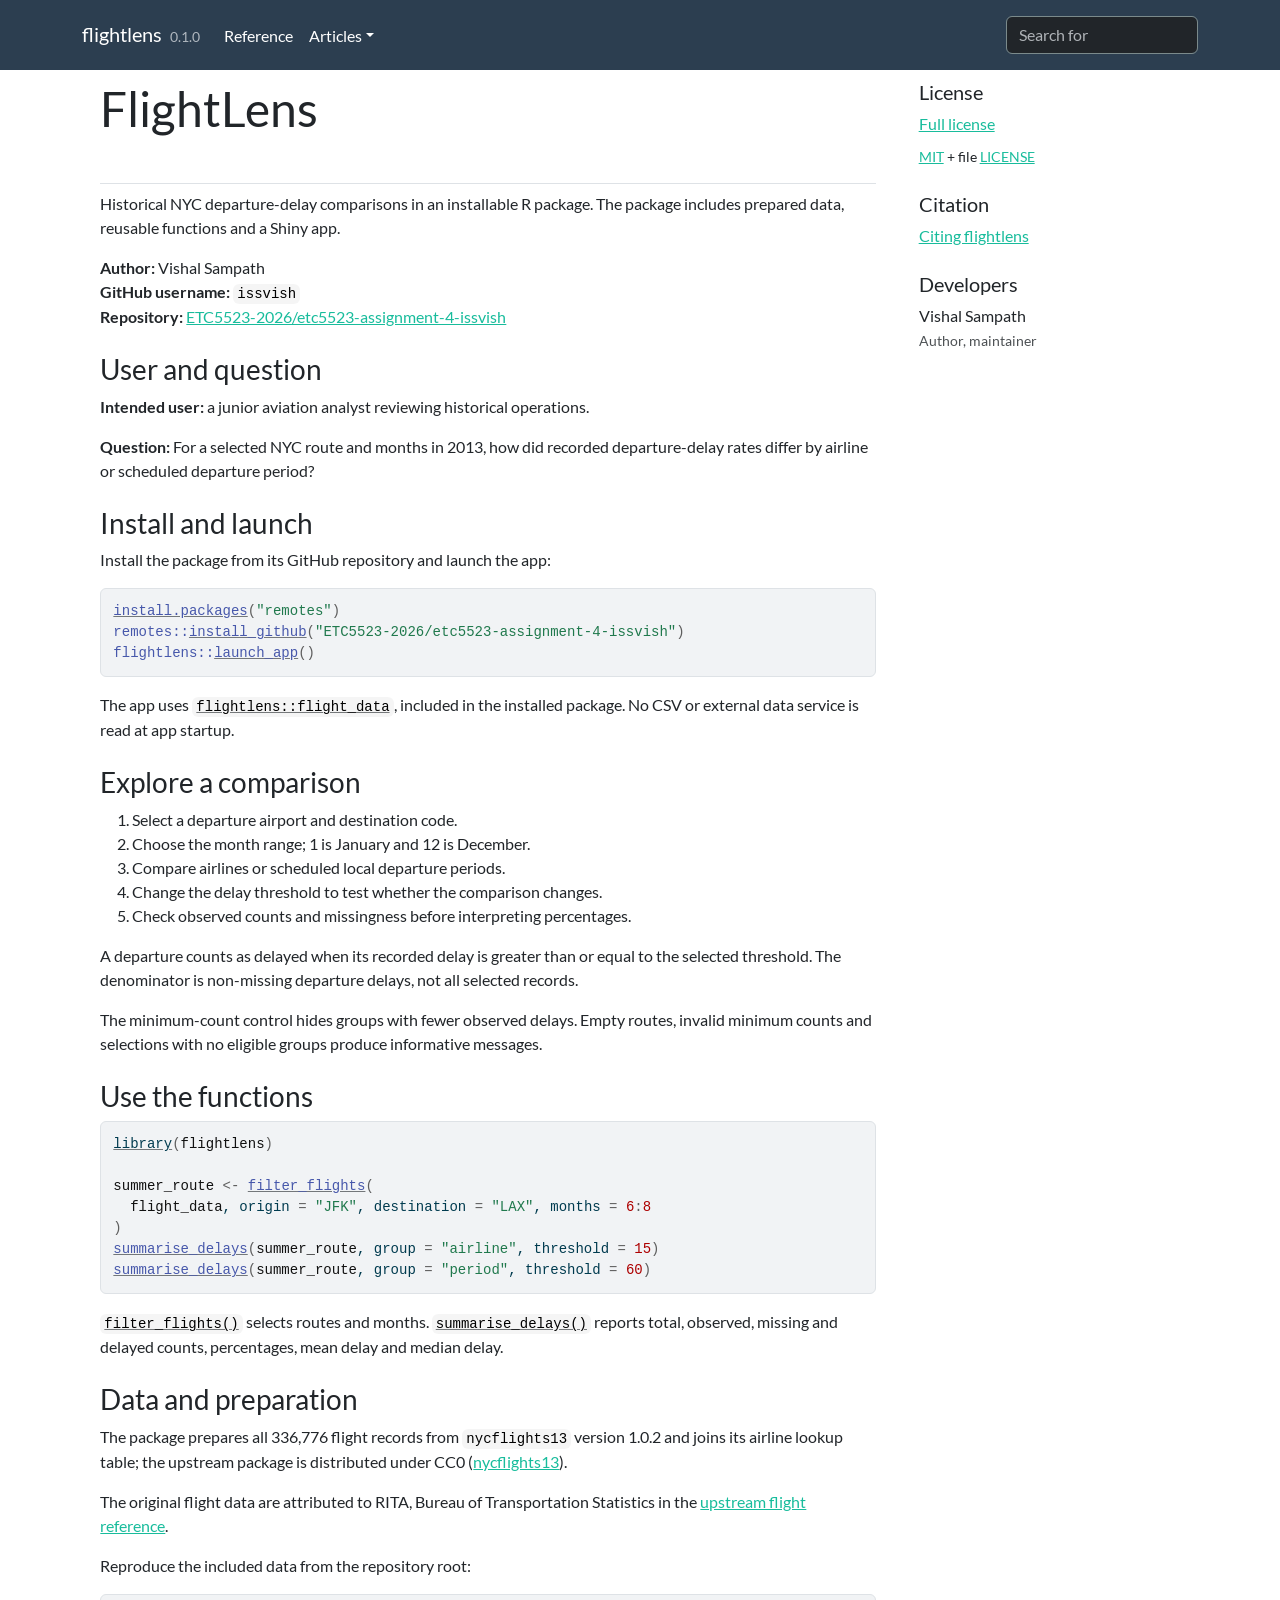
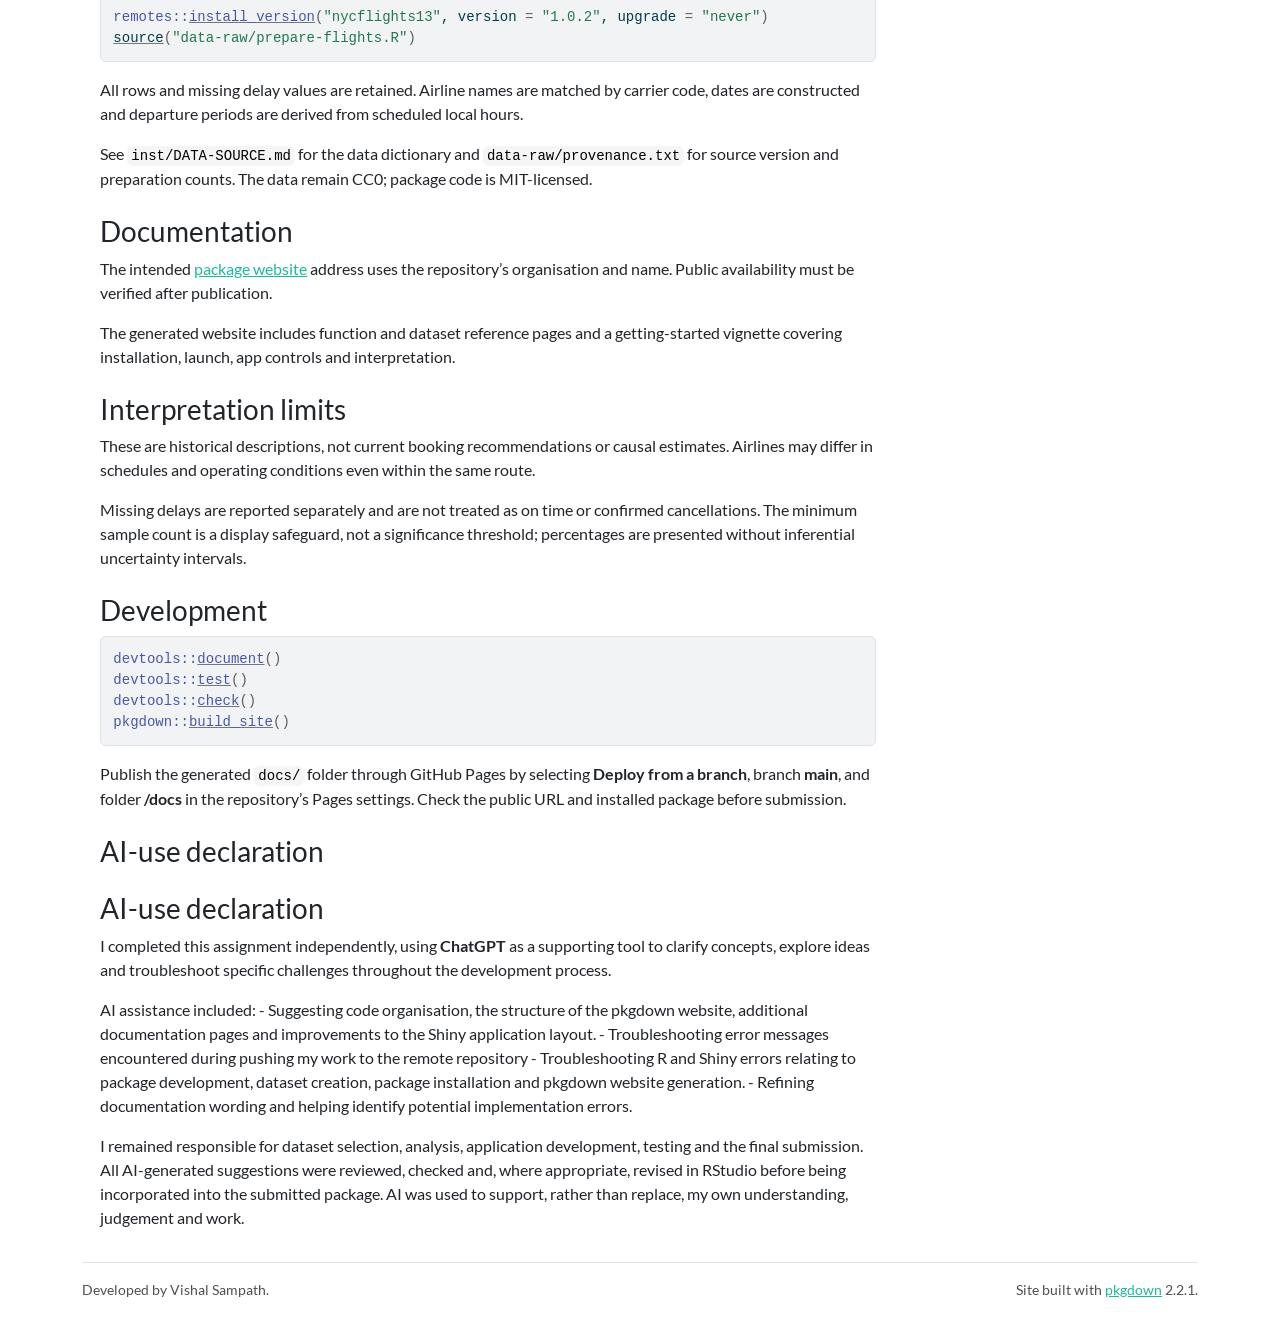
==== docs/index.html @ 4793259c "Build pkgdown homepage references and vignette site" ====
<!DOCTYPE html>
<!-- Generated by pkgdown: do not edit by hand --><html lang="en">
<head>
<meta http-equiv="Content-Type" content="text/html; charset=UTF-8">
<meta charset="utf-8">
<meta http-equiv="X-UA-Compatible" content="IE=edge">
<meta name="viewport" content="width=device-width, initial-scale=1, shrink-to-fit=no">
<title>Explore Historical Departure Delays from New York City • flightlens</title>
<script src="deps/jquery-3.6.0/jquery-3.6.0.min.js"></script><meta name="viewport" content="width=device-width, initial-scale=1, shrink-to-fit=no">
<link href="deps/bootstrap-5.3.8/bootstrap.min.css" rel="stylesheet">
<script src="deps/bootstrap-5.3.8/bootstrap.bundle.min.js"></script><link href="deps/font-awesome-6.5.2/css/all.min.css" rel="stylesheet">
<link href="deps/font-awesome-6.5.2/css/v4-shims.min.css" rel="stylesheet">
<script src="deps/headroom-0.11.0/headroom.min.js"></script><script src="deps/headroom-0.11.0/jQuery.headroom.min.js"></script><script src="deps/bootstrap-toc-1.0.1/bootstrap-toc.min.js"></script><script src="deps/clipboard.js-2.0.11/clipboard.min.js"></script><script src="deps/search-1.0.0/autocomplete.jquery.min.js"></script><script src="deps/search-1.0.0/fuse.min.js"></script><script src="deps/search-1.0.0/mark.min.js"></script><!-- pkgdown --><script src="pkgdown.js"></script><meta property="og:title" content="Explore Historical Departure Delays from New York City">
<meta name="description" content="Provides prepared New York City flight records from 2013, reusable route filtering and departure-delay summaries, and a Shiny application. Supports historical airline and departure-period comparisons with explicit measurement denominators, missing-data counts, and sample-size cautions.">
<meta property="og:description" content="Provides prepared New York City flight records from 2013, reusable route filtering and departure-delay summaries, and a Shiny application. Supports historical airline and departure-period comparisons with explicit measurement denominators, missing-data counts, and sample-size cautions.">
</head>
<body>
    <a href="#main" class="visually-hidden-focusable">Skip to contents</a>


    <nav class="navbar navbar-expand-lg fixed-top bg-primary" data-bs-theme="dark" aria-label="Site navigation"><div class="container">

    <a class="navbar-brand me-2" href="index.html">flightlens</a>

    <small class="nav-text text-muted me-auto" data-bs-toggle="tooltip" data-bs-placement="bottom" title="">0.1.0</small>


    <button class="navbar-toggler" type="button" data-bs-toggle="collapse" data-bs-target="#navbar" aria-controls="navbar" aria-expanded="false" aria-label="Toggle navigation">
      <span class="navbar-toggler-icon"></span>
    </button>

    <div id="navbar" class="collapse navbar-collapse ms-3">
      <ul class="navbar-nav me-auto">
<li class="nav-item"><a class="nav-link" href="reference/index.html">Reference</a></li>
<li class="nav-item dropdown">
  <button class="nav-link dropdown-toggle" type="button" id="dropdown-articles" data-bs-toggle="dropdown" aria-expanded="false" aria-haspopup="true">Articles</button>
  <ul class="dropdown-menu" aria-labelledby="dropdown-articles">
<li><a class="dropdown-item" href="articles/getting-started.html">Getting started with FlightLens</a></li>
  </ul>
</li>
      </ul>
<ul class="navbar-nav">
<li class="nav-item"><form class="form-inline" role="search">
 <input class="form-control" type="search" name="search-input" id="search-input" autocomplete="off" aria-label="Search site" placeholder="Search for" data-search-index="search.json">
</form></li>
      </ul>
</div>


  </div>
</nav><div class="container template-home">
<div class="row">
  <main id="main" class="col-md-9"><div class="section level1">
<div class="page-header"><h1 id="flightlens">FlightLens<a class="anchor" aria-label="anchor" href="#flightlens"></a>
</h1></div>
<p>Historical NYC departure-delay comparisons in an installable R package. The package includes prepared data, reusable functions and a Shiny app.</p>
<p><strong>Author:</strong> Vishal Sampath<br><strong>GitHub username:</strong> <code>issvish</code><br><strong>Repository:</strong> <a href="https://github.com/ETC5523-2026/etc5523-assignment-4-issvish" class="external-link">ETC5523-2026/etc5523-assignment-4-issvish</a></p>
<div class="section level2">
<h2 id="user-and-question">User and question<a class="anchor" aria-label="anchor" href="#user-and-question"></a>
</h2>
<p><strong>Intended user:</strong> a junior aviation analyst reviewing historical operations.</p>
<p><strong>Question:</strong> For a selected NYC route and months in 2013, how did recorded departure-delay rates differ by airline or scheduled departure period?</p>
</div>
<div class="section level2">
<h2 id="install-and-launch">Install and launch<a class="anchor" aria-label="anchor" href="#install-and-launch"></a>
</h2>
<p>Install the package from its GitHub repository and launch the app:</p>
<div class="sourceCode" id="cb1"><pre class="downlit sourceCode r">
<code class="sourceCode R"><span><span class="fu"><a href="https://rdrr.io/r/utils/install.packages.html" class="external-link">install.packages</a></span><span class="op">(</span><span class="st">"remotes"</span><span class="op">)</span></span>
<span><span class="fu">remotes</span><span class="fu">::</span><span class="fu"><a href="https://remotes.r-lib.org/reference/install_github.html" class="external-link">install_github</a></span><span class="op">(</span><span class="st">"ETC5523-2026/etc5523-assignment-4-issvish"</span><span class="op">)</span></span>
<span><span class="fu">flightlens</span><span class="fu">::</span><span class="fu"><a href="reference/launch_app.html">launch_app</a></span><span class="op">(</span><span class="op">)</span></span></code></pre></div>
<p>The app uses <code><a href="reference/flight_data.html">flightlens::flight_data</a></code>, included in the installed package. No CSV or external data service is read at app startup.</p>
</div>
<div class="section level2">
<h2 id="explore-a-comparison">Explore a comparison<a class="anchor" aria-label="anchor" href="#explore-a-comparison"></a>
</h2>
<ol style="list-style-type: decimal">
<li>Select a departure airport and destination code.</li>
<li>Choose the month range; 1 is January and 12 is December.</li>
<li>Compare airlines or scheduled local departure periods.</li>
<li>Change the delay threshold to test whether the comparison changes.</li>
<li>Check observed counts and missingness before interpreting percentages.</li>
</ol>
<p>A departure counts as delayed when its recorded delay is greater than or equal to the selected threshold. The denominator is non-missing departure delays, not all selected records.</p>
<p>The minimum-count control hides groups with fewer observed delays. Empty routes, invalid minimum counts and selections with no eligible groups produce informative messages.</p>
</div>
<div class="section level2">
<h2 id="use-the-functions">Use the functions<a class="anchor" aria-label="anchor" href="#use-the-functions"></a>
</h2>
<div class="sourceCode" id="cb2"><pre class="downlit sourceCode r">
<code class="sourceCode R"><span><span class="kw"><a href="https://rdrr.io/r/base/library.html" class="external-link">library</a></span><span class="op">(</span><span class="va">flightlens</span><span class="op">)</span></span>
<span></span>
<span><span class="va">summer_route</span> <span class="op">&lt;-</span> <span class="fu"><a href="reference/filter_flights.html">filter_flights</a></span><span class="op">(</span></span>
<span>  <span class="va">flight_data</span>, origin <span class="op">=</span> <span class="st">"JFK"</span>, destination <span class="op">=</span> <span class="st">"LAX"</span>, months <span class="op">=</span> <span class="fl">6</span><span class="op">:</span><span class="fl">8</span></span>
<span><span class="op">)</span></span>
<span><span class="fu"><a href="reference/summarise_delays.html">summarise_delays</a></span><span class="op">(</span><span class="va">summer_route</span>, group <span class="op">=</span> <span class="st">"airline"</span>, threshold <span class="op">=</span> <span class="fl">15</span><span class="op">)</span></span>
<span><span class="fu"><a href="reference/summarise_delays.html">summarise_delays</a></span><span class="op">(</span><span class="va">summer_route</span>, group <span class="op">=</span> <span class="st">"period"</span>, threshold <span class="op">=</span> <span class="fl">60</span><span class="op">)</span></span></code></pre></div>
<p><code><a href="reference/filter_flights.html">filter_flights()</a></code> selects routes and months. <code><a href="reference/summarise_delays.html">summarise_delays()</a></code> reports total, observed, missing and delayed counts, percentages, mean delay and median delay.</p>
</div>
<div class="section level2">
<h2 id="data-and-preparation">Data and preparation<a class="anchor" aria-label="anchor" href="#data-and-preparation"></a>
</h2>
<p>The package prepares all 336,776 flight records from <code>nycflights13</code> version 1.0.2 and joins its airline lookup table; the upstream package is distributed under CC0 (<a href="https://nycflights13.tidyverse.org/" class="external-link">nycflights13</a>).</p>
<p>The original flight data are attributed to RITA, Bureau of Transportation Statistics in the <a href="https://nycflights13.tidyverse.org/reference/flights.html" class="external-link">upstream flight reference</a>.</p>
<p>Reproduce the included data from the repository root:</p>
<div class="sourceCode" id="cb3"><pre class="downlit sourceCode r">
<code class="sourceCode R"><span><span class="fu">remotes</span><span class="fu">::</span><span class="fu"><a href="https://remotes.r-lib.org/reference/install_version.html" class="external-link">install_version</a></span><span class="op">(</span><span class="st">"nycflights13"</span>, version <span class="op">=</span> <span class="st">"1.0.2"</span>, upgrade <span class="op">=</span> <span class="st">"never"</span><span class="op">)</span></span>
<span><span class="kw"><a href="https://rdrr.io/r/base/source.html" class="external-link">source</a></span><span class="op">(</span><span class="st">"data-raw/prepare-flights.R"</span><span class="op">)</span></span></code></pre></div>
<p>All rows and missing delay values are retained. Airline names are matched by carrier code, dates are constructed and departure periods are derived from scheduled local hours.</p>
<p>See <code>inst/DATA-SOURCE.md</code> for the data dictionary and <code>data-raw/provenance.txt</code> for source version and preparation counts. The data remain CC0; package code is MIT-licensed.</p>
</div>
<div class="section level2">
<h2 id="documentation">Documentation<a class="anchor" aria-label="anchor" href="#documentation"></a>
</h2>
<p>The intended <a href="https://ETC5523-2026.github.io/etc5523-assignment-4-issvish/">package website</a> address uses the repository’s organisation and name. Public availability must be verified after publication.</p>
<p>The generated website includes function and dataset reference pages and a getting-started vignette covering installation, launch, app controls and interpretation.</p>
</div>
<div class="section level2">
<h2 id="interpretation-limits">Interpretation limits<a class="anchor" aria-label="anchor" href="#interpretation-limits"></a>
</h2>
<p>These are historical descriptions, not current booking recommendations or causal estimates. Airlines may differ in schedules and operating conditions even within the same route.</p>
<p>Missing delays are reported separately and are not treated as on time or confirmed cancellations. The minimum sample count is a display safeguard, not a significance threshold; percentages are presented without inferential uncertainty intervals.</p>
</div>
<div class="section level2">
<h2 id="development">Development<a class="anchor" aria-label="anchor" href="#development"></a>
</h2>
<div class="sourceCode" id="cb4"><pre class="downlit sourceCode r">
<code class="sourceCode R"><span><span class="fu">devtools</span><span class="fu">::</span><span class="fu"><a href="https://devtools.r-lib.org/reference/document.html" class="external-link">document</a></span><span class="op">(</span><span class="op">)</span></span>
<span><span class="fu">devtools</span><span class="fu">::</span><span class="fu"><a href="https://devtools.r-lib.org/reference/test.html" class="external-link">test</a></span><span class="op">(</span><span class="op">)</span></span>
<span><span class="fu">devtools</span><span class="fu">::</span><span class="fu"><a href="https://devtools.r-lib.org/reference/check.html" class="external-link">check</a></span><span class="op">(</span><span class="op">)</span></span>
<span><span class="fu">pkgdown</span><span class="fu">::</span><span class="fu"><a href="https://pkgdown.r-lib.org/reference/build_site.html" class="external-link">build_site</a></span><span class="op">(</span><span class="op">)</span></span></code></pre></div>
<p>Publish the generated <code>docs/</code> folder through GitHub Pages by selecting <strong>Deploy from a branch</strong>, branch <strong>main</strong>, and folder <strong>/docs</strong> in the repository’s Pages settings. Check the public URL and installed package before submission.</p>
</div>
<div class="section level2">
<h2 id="ai-use-declaration">AI-use declaration<a class="anchor" aria-label="anchor" href="#ai-use-declaration"></a>
</h2>
</div>
<div class="section level2">
<h2 id="ai-use-declaration-1">AI-use declaration<a class="anchor" aria-label="anchor" href="#ai-use-declaration-1"></a>
</h2>
<p>I completed this assignment independently, using <strong>ChatGPT</strong> as a supporting tool to clarify concepts, explore ideas and troubleshoot specific challenges throughout the development process.</p>
<p>AI assistance included: - Suggesting code organisation, the structure of the pkgdown website, additional documentation pages and improvements to the Shiny application layout. - Troubleshooting error messages encountered during pushing my work to the remote repository - Troubleshooting R and Shiny errors relating to package development, dataset creation, package installation and pkgdown website generation. - Refining documentation wording and helping identify potential implementation errors.</p>
<p>I remained responsible for dataset selection, analysis, application development, testing and the final submission. All AI-generated suggestions were reviewed, checked and, where appropriate, revised in RStudio before being incorporated into the submitted package. AI was used to support, rather than replace, my own understanding, judgement and work.</p>
</div>
</div>
  </main><aside class="col-md-3"><div class="license">
<h2 data-toc-skip>License</h2>
<ul class="list-unstyled">
<li><a href="LICENSE.html">Full license</a></li>
<li><small><a href="https://opensource.org/licenses/mit-license.php" class="external-link">MIT</a> + file <a href="LICENSE-text.html">LICENSE</a></small></li>
</ul>
</div>


<div class="citation">
<h2 data-toc-skip>Citation</h2>
<ul class="list-unstyled">
<li><a href="authors.html#citation">Citing flightlens</a></li>
</ul>
</div>

<div class="developers">
<h2 data-toc-skip>Developers</h2>
<ul class="list-unstyled">
<li>Vishal Sampath <br><small class="roles"> Author, maintainer </small>   </li>
</ul>
</div>



  </aside>
</div>


    <footer><div class="pkgdown-footer-left">
  <p>Developed by Vishal Sampath.</p>
</div>

<div class="pkgdown-footer-right">
  <p>Site built with <a href="https://pkgdown.r-lib.org/" class="external-link">pkgdown</a> 2.2.1.</p>
</div>

    </footer>
</div>





  </body>
</html>
---- docs/deps/font-awesome-6.5.2/css/v4-shims.min.css ----
/*!
 * Font Awesome Free 6.5.2 by @fontawesome - https://fontawesome.com
 * License - https://fontawesome.com/license/free (Icons: CC BY 4.0, Fonts: SIL OFL 1.1, Code: MIT License)
 * Copyright 2024 Fonticons, Inc.
 */
.fa.fa-glass:before{content:"\f000"}.fa.fa-envelope-o{font-family:"Font Awesome 6 Free";font-weight:400}.fa.fa-envelope-o:before{content:"\f0e0"}.fa.fa-star-o{font-family:"Font Awesome 6 Free";font-weight:400}.fa.fa-star-o:before{content:"\f005"}.fa.fa-close:before,.fa.fa-remove:before{content:"\f00d"}.fa.fa-gear:before{content:"\f013"}.fa.fa-trash-o{font-family:"Font Awesome 6 Free";font-weight:400}.fa.fa-trash-o:before{content:"\f2ed"}.fa.fa-home:before{content:"\f015"}.fa.fa-file-o{font-family:"Font Awesome 6 Free";font-weight:400}.fa.fa-file-o:before{content:"\f15b"}.fa.fa-clock-o{font-family:"Font Awesome 6 Free";font-weight:400}.fa.fa-clock-o:before{content:"\f017"}.fa.fa-arrow-circle-o-down{font-family:"Font Awesome 6 Free";font-weight:400}.fa.fa-arrow-circle-o-down:before{content:"\f358"}.fa.fa-arrow-circle-o-up{font-family:"Font Awesome 6 Free";font-weight:400}.fa.fa-arrow-circle-o-up:before{content:"\f35b"}.fa.fa-play-circle-o{font-family:"Font Awesome 6 Free";font-weight:400}.fa.fa-play-circle-o:before{content:"\f144"}.fa.fa-repeat:before,.fa.fa-rotate-right:before{content:"\f01e"}.fa.fa-refresh:before{content:"\f021"}.fa.fa-list-alt{font-family:"Font Awesome 6 Free";font-weight:400}.fa.fa-list-alt:before{content:"\f022"}.fa.fa-dedent:before{content:"\f03b"}.fa.fa-video-camera:before{content:"\f03d"}.fa.fa-picture-o{font-family:"Font Awesome 6 Free";font-weight:400}.fa.fa-picture-o:before{content:"\f03e"}.fa.fa-photo{font-family:"Font Awesome 6 Free";font-weight:400}.fa.fa-photo:before{content:"\f03e"}.fa.fa-image{font-family:"Font Awesome 6 Free";font-weight:400}.fa.fa-image:before{content:"\f03e"}.fa.fa-map-marker:before{content:"\f3c5"}.fa.fa-pencil-square-o{font-family:"Font Awesome 6 Free";font-weight:400}.fa.fa-pencil-square-o:before{content:"\f044"}.fa.fa-edit{font-family:"Font Awesome 6 Free";font-weight:400}.fa.fa-edit:before{content:"\f044"}.fa.fa-share-square-o:before{content:"\f14d"}.fa.fa-check-square-o{font-family:"Font Awesome 6 Free";font-weight:400}.fa.fa-check-square-o:before{content:"\f14a"}.fa.fa-arrows:before{content:"\f0b2"}.fa.fa-times-circle-o{font-family:"Font Awesome 6 Free";font-weight:400}.fa.fa-times-circle-o:before{content:"\f057"}.fa.fa-check-circle-o{font-family:"Font Awesome 6 Free";font-weight:400}.fa.fa-check-circle-o:before{content:"\f058"}.fa.fa-mail-forward:before{content:"\f064"}.fa.fa-expand:before{content:"\f424"}.fa.fa-compress:before{content:"\f422"}.fa.fa-eye,.fa.fa-eye-slash{font-family:"Font Awesome 6 Free";font-weight:400}.fa.fa-warning:before{content:"\f071"}.fa.fa-calendar:before{content:"\f073"}.fa.fa-arrows-v:before{content:"\f338"}.fa.fa-arrows-h:before{content:"\f337"}.fa.fa-bar-chart-o:before,.fa.fa-bar-chart:before{content:"\e0e3"}.fa.fa-twitter-square{font-family:"Font Awesome 6 Brands";font-weight:400}.fa.fa-twitter-square:before{content:"\f081"}.fa.fa-facebook-square{font-family:"Font Awesome 6 Brands";font-weight:400}.fa.fa-facebook-square:before{content:"\f082"}.fa.fa-gears:before{content:"\f085"}.fa.fa-thumbs-o-up{font-family:"Font Awesome 6 Free";font-weight:400}.fa.fa-thumbs-o-up:before{content:"\f164"}.fa.fa-thumbs-o-down{font-family:"Font Awesome 6 Free";font-weight:400}.fa.fa-thumbs-o-down:before{content:"\f165"}.fa.fa-heart-o{font-family:"Font Awesome 6 Free";font-weight:400}.fa.fa-heart-o:before{content:"\f004"}.fa.fa-sign-out:before{content:"\f2f5"}.fa.fa-linkedin-square{font-family:"Font Awesome 6 Brands";font-weight:400}.fa.fa-linkedin-square:before{content:"\f08c"}.fa.fa-thumb-tack:before{content:"\f08d"}.fa.fa-external-link:before{content:"\f35d"}.fa.fa-sign-in:before{content:"\f2f6"}.fa.fa-github-square{font-family:"Font Awesome 6 Brands";font-weight:400}.fa.fa-github-square:before{content:"\f092"}.fa.fa-lemon-o{font-family:"Font Awesome 6 Free";font-weight:400}.fa.fa-lemon-o:before{content:"\f094"}.fa.fa-square-o{font-family:"Font Awesome 6 Free";font-weight:400}.fa.fa-square-o:before{content:"\f0c8"}.fa.fa-bookmark-o{font-family:"Font Awesome 6 Free";font-weight:400}.fa.fa-bookmark-o:before{content:"\f02e"}.fa.fa-facebook,.fa.fa-twitter{font-family:"Font Awesome 6 Brands";font-weight:400}.fa.fa-facebook:before{content:"\f39e"}.fa.fa-facebook-f{font-family:"Font Awesome 6 Brands";font-weight:400}.fa.fa-facebook-f:before{content:"\f39e"}.fa.fa-github{font-family:"Font Awesome 6 Brands";font-weight:400}.fa.fa-credit-card{font-family:"Font Awesome 6 Free";font-weight:400}.fa.fa-feed:before{content:"\f09e"}.fa.fa-hdd-o{font-family:"Font Awesome 6 Free";font-weight:400}.fa.fa-hdd-o:before{content:"\f0a0"}.fa.fa-hand-o-right{font-family:"Font Awesome 6 Free";font-weight:400}.fa.fa-hand-o-right:before{content:"\f0a4"}.fa.fa-hand-o-left{font-family:"Font Awesome 6 Free";font-weight:400}.fa.fa-hand-o-left:before{content:"\f0a5"}.fa.fa-hand-o-up{font-family:"Font Awesome 6 Free";font-weight:400}.fa.fa-hand-o-up:before{content:"\f0a6"}.fa.fa-hand-o-down{font-family:"Font Awesome 6 Free";font-weight:400}.fa.fa-hand-o-down:before{content:"\f0a7"}.fa.fa-globe:before{content:"\f57d"}.fa.fa-tasks:before{content:"\f828"}.fa.fa-arrows-alt:before{content:"\f31e"}.fa.fa-group:before{content:"\f0c0"}.fa.fa-chain:before{content:"\f0c1"}.fa.fa-cut:before{content:"\f0c4"}.fa.fa-files-o{font-family:"Font Awesome 6 Free";font-weight:400}.fa.fa-files-o:before{content:"\f0c5"}.fa.fa-floppy-o{font-family:"Font Awesome 6 Free";font-weight:400}.fa.fa-floppy-o:before{content:"\f0c7"}.fa.fa-save{font-family:"Font Awesome 6 Free";font-weight:400}.fa.fa-save:before{content:"\f0c7"}.fa.fa-navicon:before,.fa.fa-reorder:before{content:"\f0c9"}.fa.fa-magic:before{content:"\e2ca"}.fa.fa-pinterest,.fa.fa-pinterest-square{font-family:"Font Awesome 6 Brands";font-weight:400}.fa.fa-pinterest-square:before{content:"\f0d3"}.fa.fa-google-plus-square{font-family:"Font Awesome 6 Brands";font-weight:400}.fa.fa-google-plus-square:before{content:"\f0d4"}.fa.fa-google-plus{font-family:"Font Awesome 6 Brands";font-weight:400}.fa.fa-google-plus:before{content:"\f0d5"}.fa.fa-money:before{content:"\f3d1"}.fa.fa-unsorted:before{content:"\f0dc"}.fa.fa-sort-desc:before{content:"\f0dd"}.fa.fa-sort-asc:before{content:"\f0de"}.fa.fa-linkedin{font-family:"Font Awesome 6 Brands";font-weight:400}.fa.fa-linkedin:before{content:"\f0e1"}.fa.fa-rotate-left:before{content:"\f0e2"}.fa.fa-legal:before{content:"\f0e3"}.fa.fa-dashboard:before,.fa.fa-tachometer:before{content:"\f625"}.fa.fa-comment-o{font-family:"Font Awesome 6 Free";font-weight:400}.fa.fa-comment-o:before{content:"\f075"}.fa.fa-comments-o{font-family:"Font Awesome 6 Free";font-weight:400}.fa.fa-comments-o:before{content:"\f086"}.fa.fa-flash:before{content:"\f0e7"}.fa.fa-clipboard:before{content:"\f0ea"}.fa.fa-lightbulb-o{font-family:"Font Awesome 6 Free";font-weight:400}.fa.fa-lightbulb-o:before{content:"\f0eb"}.fa.fa-exchange:before{content:"\f362"}.fa.fa-cloud-download:before{content:"\f0ed"}.fa.fa-cloud-upload:before{content:"\f0ee"}.fa.fa-bell-o{font-family:"Font Awesome 6 Free";font-weight:400}.fa.fa-bell-o:before{content:"\f0f3"}.fa.fa-cutlery:before{content:"\f2e7"}.fa.fa-file-text-o{font-family:"Font Awesome 6 Free";font-weight:400}.fa.fa-file-text-o:before{content:"\f15c"}.fa.fa-building-o{font-family:"Font Awesome 6 Free";font-weight:400}.fa.fa-building-o:before{content:"\f1ad"}.fa.fa-hospital-o{font-family:"Font Awesome 6 Free";font-weight:400}.fa.fa-hospital-o:before{content:"\f0f8"}.fa.fa-tablet:before{content:"\f3fa"}.fa.fa-mobile-phone:before,.fa.fa-mobile:before{content:"\f3cd"}.fa.fa-circle-o{font-family:"Font Awesome 6 Free";font-weight:400}.fa.fa-circle-o:before{content:"\f111"}.fa.fa-mail-reply:before{content:"\f3e5"}.fa.fa-github-alt{font-family:"Font Awesome 6 Brands";font-weight:400}.fa.fa-folder-o{font-family:"Font Awesome 6 Free";font-weight:400}.fa.fa-folder-o:before{content:"\f07b"}.fa.fa-folder-open-o{font-family:"Font Awesome 6 Free";font-weight:400}.fa.fa-folder-open-o:before{content:"\f07c"}.fa.fa-smile-o{font-family:"Font Awesome 6 Free";font-weight:400}.fa.fa-smile-o:before{content:"\f118"}.fa.fa-frown-o{font-family:"Font Awesome 6 Free";font-weight:400}.fa.fa-frown-o:before{content:"\f119"}.fa.fa-meh-o{font-family:"Font Awesome 6 Free";font-weight:400}.fa.fa-meh-o:before{content:"\f11a"}.fa.fa-keyboard-o{font-family:"Font Awesome 6 Free";font-weight:400}.fa.fa-keyboard-o:before{content:"\f11c"}.fa.fa-flag-o{font-family:"Font Awesome 6 Free";font-weight:400}.fa.fa-flag-o:before{content:"\f024"}.fa.fa-mail-reply-all:before{content:"\f122"}.fa.fa-star-half-o{font-family:"Font Awesome 6 Free";font-weight:400}.fa.fa-star-half-o:before{content:"\f5c0"}.fa.fa-star-half-empty{font-family:"Font Awesome 6 Free";font-weight:400}.fa.fa-star-half-empty:before{content:"\f5c0"}.fa.fa-star-half-full{font-family:"Font Awesome 6 Free";font-weight:400}.fa.fa-star-half-full:before{content:"\f5c0"}.fa.fa-code-fork:before{content:"\f126"}.fa.fa-chain-broken:before,.fa.fa-unlink:before{content:"\f127"}.fa.fa-calendar-o{font-family:"Font Awesome 6 Free";font-weight:400}.fa.fa-calendar-o:before{content:"\f133"}.fa.fa-css3,.fa.fa-html5,.fa.fa-maxcdn{font-family:"Font Awesome 6 Brands";font-weight:400}.fa.fa-unlock-alt:before{content:"\f09c"}.fa.fa-minus-square-o{font-family:"Font Awesome 6 Free";font-weight:400}.fa.fa-minus-square-o:before{content:"\f146"}.fa.fa-level-up:before{content:"\f3bf"}.fa.fa-level-down:before{content:"\f3be"}.fa.fa-pencil-square:before{content:"\f14b"}.fa.fa-external-link-square:before{content:"\f360"}.fa.fa-compass{font-family:"Font Awesome 6 Free";font-weight:400}.fa.fa-caret-square-o-down{font-family:"Font Awesome 6 Free";font-weight:400}.fa.fa-caret-square-o-down:before{content:"\f150"}.fa.fa-toggle-down{font-family:"Font Awesome 6 Free";font-weight:400}.fa.fa-toggle-down:before{content:"\f150"}.fa.fa-caret-square-o-up{font-family:"Font Awesome 6 Free";font-weight:400}.fa.fa-caret-square-o-up:before{content:"\f151"}.fa.fa-toggle-up{font-family:"Font Awesome 6 Free";font-weight:400}.fa.fa-toggle-up:before{content:"\f151"}.fa.fa-caret-square-o-right{font-family:"Font Awesome 6 Free";font-weight:400}.fa.fa-caret-square-o-right:before{content:"\f152"}.fa.fa-toggle-right{font-family:"Font Awesome 6 Free";font-weight:400}.fa.fa-toggle-right:before{content:"\f152"}.fa.fa-eur:before,.fa.fa-euro:before{content:"\f153"}.fa.fa-gbp:before{content:"\f154"}.fa.fa-dollar:before,.fa.fa-usd:before{content:"\24"}.fa.fa-inr:before,.fa.fa-rupee:before{content:"\e1bc"}.fa.fa-cny:before,.fa.fa-jpy:before,.fa.fa-rmb:before,.fa.fa-yen:before{content:"\f157"}.fa.fa-rouble:before,.fa.fa-rub:before,.fa.fa-ruble:before{content:"\f158"}.fa.fa-krw:before,.fa.fa-won:before{content:"\f159"}.fa.fa-bitcoin,.fa.fa-btc{font-family:"Font Awesome 6 Brands";font-weight:400}.fa.fa-bitcoin:before{content:"\f15a"}.fa.fa-file-text:before{content:"\f15c"}.fa.fa-sort-alpha-asc:before{content:"\f15d"}.fa.fa-sort-alpha-desc:before{content:"\f881"}.fa.fa-sort-amount-asc:before{content:"\f884"}.fa.fa-sort-amount-desc:before{content:"\f160"}.fa.fa-sort-numeric-asc:before{content:"\f162"}.fa.fa-sort-numeric-desc:before{content:"\f886"}.fa.fa-youtube-square{font-family:"Font Awesome 6 Brands";font-weight:400}.fa.fa-youtube-square:before{content:"\f431"}.fa.fa-xing,.fa.fa-xing-square,.fa.fa-youtube{font-family:"Font Awesome 6 Brands";font-weight:400}.fa.fa-xing-square:before{content:"\f169"}.fa.fa-youtube-play{font-family:"Font Awesome 6 Brands";font-weight:400}.fa.fa-youtube-play:before{content:"\f167"}.fa.fa-adn,.fa.fa-bitbucket,.fa.fa-bitbucket-square,.fa.fa-dropbox,.fa.fa-flickr,.fa.fa-instagram,.fa.fa-stack-overflow{font-family:"Font Awesome 6 Brands";font-weight:400}.fa.fa-bitbucket-square:before{content:"\f171"}.fa.fa-tumblr,.fa.fa-tumblr-square{font-family:"Font Awesome 6 Brands";font-weight:400}.fa.fa-tumblr-square:before{content:"\f174"}.fa.fa-long-arrow-down:before{content:"\f309"}.fa.fa-long-arrow-up:before{content:"\f30c"}.fa.fa-long-arrow-left:before{content:"\f30a"}.fa.fa-long-arrow-right:before{content:"\f30b"}.fa.fa-android,.fa.fa-apple,.fa.fa-dribbble,.fa.fa-foursquare,.fa.fa-gittip,.fa.fa-gratipay,.fa.fa-linux,.fa.fa-skype,.fa.fa-trello,.fa.fa-windows{font-family:"Font Awesome 6 Brands";font-weight:400}.fa.fa-gittip:before{content:"\f184"}.fa.fa-sun-o{font-family:"Font Awesome 6 Free";font-weight:400}.fa.fa-sun-o:before{content:"\f185"}.fa.fa-moon-o{font-family:"Font Awesome 6 Free";font-weight:400}.fa.fa-moon-o:before{content:"\f186"}.fa.fa-pagelines,.fa.fa-renren,.fa.fa-stack-exchange,.fa.fa-vk,.fa.fa-weibo{font-family:"Font Awesome 6 Brands";font-weight:400}.fa.fa-arrow-circle-o-right{font-family:"Font Awesome 6 Free";font-weight:400}.fa.fa-arrow-circle-o-right:before{content:"\f35a"}.fa.fa-arrow-circle-o-left{font-family:"Font Awesome 6 Free";font-weight:400}.fa.fa-arrow-circle-o-left:before{content:"\f359"}.fa.fa-caret-square-o-left{font-family:"Font Awesome 6 Free";font-weight:400}.fa.fa-caret-square-o-left:before{content:"\f191"}.fa.fa-toggle-left{font-family:"Font Awesome 6 Free";font-weight:400}.fa.fa-toggle-left:before{content:"\f191"}.fa.fa-dot-circle-o{font-family:"Font Awesome 6 Free";font-weight:400}.fa.fa-dot-circle-o:before{content:"\f192"}.fa.fa-vimeo-square{font-family:"Font Awesome 6 Brands";font-weight:400}.fa.fa-vimeo-square:before{content:"\f194"}.fa.fa-try:before,.fa.fa-turkish-lira:before{content:"\e2bb"}.fa.fa-plus-square-o{font-family:"Font Awesome 6 Free";font-weight:400}.fa.fa-plus-square-o:before{content:"\f0fe"}.fa.fa-openid,.fa.fa-slack,.fa.fa-wordpress{font-family:"Font Awesome 6 Brands";font-weight:400}.fa.fa-bank:before,.fa.fa-institution:before{content:"\f19c"}.fa.fa-mortar-board:before{content:"\f19d"}.fa.fa-google,.fa.fa-reddit,.fa.fa-reddit-square,.fa.fa-yahoo{font-family:"Font Awesome 6 Brands";font-weight:400}.fa.fa-reddit-square:before{content:"\f1a2"}.fa.fa-behance,.fa.fa-behance-square,.fa.fa-delicious,.fa.fa-digg,.fa.fa-drupal,.fa.fa-joomla,.fa.fa-pied-piper-alt,.fa.fa-pied-piper-pp,.fa.fa-stumbleupon,.fa.fa-stumbleupon-circle{font-family:"Font Awesome 6 Brands";font-weight:400}.fa.fa-behance-square:before{content:"\f1b5"}.fa.fa-steam,.fa.fa-steam-square{font-family:"Font Awesome 6 Brands";font-weight:400}.fa.fa-steam-square:before{content:"\f1b7"}.fa.fa-automobile:before{content:"\f1b9"}.fa.fa-cab:before{content:"\f1ba"}.fa.fa-deviantart,.fa.fa-soundcloud,.fa.fa-spotify{font-family:"Font Awesome 6 Brands";font-weight:400}.fa.fa-file-pdf-o{font-family:"Font Awesome 6 Free";font-weight:400}.fa.fa-file-pdf-o:before{content:"\f1c1"}.fa.fa-file-word-o{font-family:"Font Awesome 6 Free";font-weight:400}.fa.fa-file-word-o:before{content:"\f1c2"}.fa.fa-file-excel-o{font-family:"Font Awesome 6 Free";font-weight:400}.fa.fa-file-excel-o:before{content:"\f1c3"}.fa.fa-file-powerpoint-o{font-family:"Font Awesome 6 Free";font-weight:400}.fa.fa-file-powerpoint-o:before{content:"\f1c4"}.fa.fa-file-image-o{font-family:"Font Awesome 6 Free";font-weight:400}.fa.fa-file-image-o:before{content:"\f1c5"}.fa.fa-file-photo-o{font-family:"Font Awesome 6 Free";font-weight:400}.fa.fa-file-photo-o:before{content:"\f1c5"}.fa.fa-file-picture-o{font-family:"Font Awesome 6 Free";font-weight:400}.fa.fa-file-picture-o:before{content:"\f1c5"}.fa.fa-file-archive-o{font-family:"Font Awesome 6 Free";font-weight:400}.fa.fa-file-archive-o:before{content:"\f1c6"}.fa.fa-file-zip-o{font-family:"Font Awesome 6 Free";font-weight:400}.fa.fa-file-zip-o:before{content:"\f1c6"}.fa.fa-file-audio-o{font-family:"Font Awesome 6 Free";font-weight:400}.fa.fa-file-audio-o:before{content:"\f1c7"}.fa.fa-file-sound-o{font-family:"Font Awesome 6 Free";font-weight:400}.fa.fa-file-sound-o:before{content:"\f1c7"}.fa.fa-file-video-o{font-family:"Font Awesome 6 Free";font-weight:400}.fa.fa-file-video-o:before{content:"\f1c8"}.fa.fa-file-movie-o{font-family:"Font Awesome 6 Free";font-weight:400}.fa.fa-file-movie-o:before{content:"\f1c8"}.fa.fa-file-code-o{font-family:"Font Awesome 6 Free";font-weight:400}.fa.fa-file-code-o:before{content:"\f1c9"}.fa.fa-codepen,.fa.fa-jsfiddle,.fa.fa-vine{font-family:"Font Awesome 6 Brands";font-weight:400}.fa.fa-life-bouy:before,.fa.fa-life-buoy:before,.fa.fa-life-saver:before,.fa.fa-support:before{content:"\f1cd"}.fa.fa-circle-o-notch:before{content:"\f1ce"}.fa.fa-ra,.fa.fa-rebel{font-family:"Font Awesome 6 Brands";font-weight:400}.fa.fa-ra:before{content:"\f1d0"}.fa.fa-resistance{font-family:"Font Awesome 6 Brands";font-weight:400}.fa.fa-resistance:before{content:"\f1d0"}.fa.fa-empire,.fa.fa-ge{font-family:"Font Awesome 6 Brands";font-weight:400}.fa.fa-ge:before{content:"\f1d1"}.fa.fa-git-square{font-family:"Font Awesome 6 Brands";font-weight:400}.fa.fa-git-square:before{content:"\f1d2"}.fa.fa-git,.fa.fa-hacker-news,.fa.fa-y-combinator-square{font-family:"Font Awesome 6 Brands";font-weight:400}.fa.fa-y-combinator-square:before{content:"\f1d4"}.fa.fa-yc-square{font-family:"Font Awesome 6 Brands";font-weight:400}.fa.fa-yc-square:before{content:"\f1d4"}.fa.fa-qq,.fa.fa-tencent-weibo,.fa.fa-wechat,.fa.fa-weixin{font-family:"Font Awesome 6 Brands";font-weight:400}.fa.fa-wechat:before{content:"\f1d7"}.fa.fa-send:before{content:"\f1d8"}.fa.fa-paper-plane-o{font-family:"Font Awesome 6 Free";font-weight:400}.fa.fa-paper-plane-o:before{content:"\f1d8"}.fa.fa-send-o{font-family:"Font Awesome 6 Free";font-weight:400}.fa.fa-send-o:before{content:"\f1d8"}.fa.fa-circle-thin{font-family:"Font Awesome 6 Free";font-weight:400}.fa.fa-circle-thin:before{content:"\f111"}.fa.fa-header:before{content:"\f1dc"}.fa.fa-futbol-o{font-family:"Font Awesome 6 Free";font-weight:400}.fa.fa-futbol-o:before{content:"\f1e3"}.fa.fa-soccer-ball-o{font-family:"Font Awesome 6 Free";font-weight:400}.fa.fa-soccer-ball-o:before{content:"\f1e3"}.fa.fa-slideshare,.fa.fa-twitch,.fa.fa-yelp{font-family:"Font Awesome 6 Brands";font-weight:400}.fa.fa-newspaper-o{font-family:"Font Awesome 6 Free";font-weight:400}.fa.fa-newspaper-o:before{content:"\f1ea"}.fa.fa-cc-amex,.fa.fa-cc-discover,.fa.fa-cc-mastercard,.fa.fa-cc-paypal,.fa.fa-cc-stripe,.fa.fa-cc-visa,.fa.fa-google-wallet,.fa.fa-paypal{font-family:"Font Awesome 6 Brands";font-weight:400}.fa.fa-bell-slash-o{font-family:"Font Awesome 6 Free";font-weight:400}.fa.fa-bell-slash-o:before{content:"\f1f6"}.fa.fa-trash:before{content:"\f2ed"}.fa.fa-copyright{font-family:"Font Awesome 6 Free";font-weight:400}.fa.fa-eyedropper:before{content:"\f1fb"}.fa.fa-area-chart:before{content:"\f1fe"}.fa.fa-pie-chart:before{content:"\f200"}.fa.fa-line-chart:before{content:"\f201"}.fa.fa-lastfm,.fa.fa-lastfm-square{font-family:"Font Awesome 6 Brands";font-weight:400}.fa.fa-lastfm-square:before{content:"\f203"}.fa.fa-angellist,.fa.fa-ioxhost{font-family:"Font Awesome 6 Brands";font-weight:400}.fa.fa-cc{font-family:"Font Awesome 6 Free";font-weight:400}.fa.fa-cc:before{content:"\f20a"}.fa.fa-ils:before,.fa.fa-shekel:before,.fa.fa-sheqel:before{content:"\f20b"}.fa.fa-buysellads,.fa.fa-connectdevelop,.fa.fa-dashcube,.fa.fa-forumbee,.fa.fa-leanpub,.fa.fa-sellsy,.fa.fa-shirtsinbulk,.fa.fa-simplybuilt,.fa.fa-skyatlas{font-family:"Font Awesome 6 Brands";font-weight:400}.fa.fa-diamond{font-family:"Font Awesome 6 Free";font-weight:400}.fa.fa-diamond:before{content:"\f3a5"}.fa.fa-intersex:before,.fa.fa-transgender:before{content:"\f224"}.fa.fa-transgender-alt:before{content:"\f225"}.fa.fa-facebook-official{font-family:"Font Awesome 6 Brands";font-weight:400}.fa.fa-facebook-official:before{content:"\f09a"}.fa.fa-pinterest-p,.fa.fa-whatsapp{font-family:"Font Awesome 6 Brands";font-weight:400}.fa.fa-hotel:before{content:"\f236"}.fa.fa-medium,.fa.fa-viacoin,.fa.fa-y-combinator,.fa.fa-yc{font-family:"Font Awesome 6 Brands";font-weight:400}.fa.fa-yc:before{content:"\f23b"}.fa.fa-expeditedssl,.fa.fa-opencart,.fa.fa-optin-monster{font-family:"Font Awesome 6 Brands";font-weight:400}.fa.fa-battery-4:before,.fa.fa-battery:before{content:"\f240"}.fa.fa-battery-3:before{content:"\f241"}.fa.fa-battery-2:before{content:"\f242"}.fa.fa-battery-1:before{content:"\f243"}.fa.fa-battery-0:before{content:"\f244"}.fa.fa-object-group,.fa.fa-object-ungroup,.fa.fa-sticky-note-o{font-family:"Font Awesome 6 Free";font-weight:400}.fa.fa-sticky-note-o:before{content:"\f249"}.fa.fa-cc-diners-club,.fa.fa-cc-jcb{font-family:"Font Awesome 6 Brands";font-weight:400}.fa.fa-clone{font-family:"Font Awesome 6 Free";font-weight:400}.fa.fa-hourglass-o:before{content:"\f254"}.fa.fa-hourglass-1:before{content:"\f251"}.fa.fa-hourglass-2:before{content:"\f252"}.fa.fa-hourglass-3:before{content:"\f253"}.fa.fa-hand-rock-o{font-family:"Font Awesome 6 Free";font-weight:400}.fa.fa-hand-rock-o:before{content:"\f255"}.fa.fa-hand-grab-o{font-family:"Font Awesome 6 Free";font-weight:400}.fa.fa-hand-grab-o:before{content:"\f255"}.fa.fa-hand-paper-o{font-family:"Font Awesome 6 Free";font-weight:400}.fa.fa-hand-paper-o:before{content:"\f256"}.fa.fa-hand-stop-o{font-family:"Font Awesome 6 Free";font-weight:400}.fa.fa-hand-stop-o:before{content:"\f256"}.fa.fa-hand-scissors-o{font-family:"Font Awesome 6 Free";font-weight:400}.fa.fa-hand-scissors-o:before{content:"\f257"}.fa.fa-hand-lizard-o{font-family:"Font Awesome 6 Free";font-weight:400}.fa.fa-hand-lizard-o:before{content:"\f258"}.fa.fa-hand-spock-o{font-family:"Font Awesome 6 Free";font-weight:400}.fa.fa-hand-spock-o:before{content:"\f259"}.fa.fa-hand-pointer-o{font-family:"Font Awesome 6 Free";font-weight:400}.fa.fa-hand-pointer-o:before{content:"\f25a"}.fa.fa-hand-peace-o{font-family:"Font Awesome 6 Free";font-weight:400}.fa.fa-hand-peace-o:before{content:"\f25b"}.fa.fa-registered{font-family:"Font Awesome 6 Free";font-weight:400}.fa.fa-creative-commons,.fa.fa-gg,.fa.fa-gg-circle,.fa.fa-odnoklassniki,.fa.fa-odnoklassniki-square{font-family:"Font Awesome 6 Brands";font-weight:400}.fa.fa-odnoklassniki-square:before{content:"\f264"}.fa.fa-chrome,.fa.fa-firefox,.fa.fa-get-pocket,.fa.fa-internet-explorer,.fa.fa-opera,.fa.fa-safari,.fa.fa-wikipedia-w{font-family:"Font Awesome 6 Brands";font-weight:400}.fa.fa-television:before{content:"\f26c"}.fa.fa-500px,.fa.fa-amazon,.fa.fa-contao{font-family:"Font Awesome 6 Brands";font-weight:400}.fa.fa-calendar-plus-o{font-family:"Font Awesome 6 Free";font-weight:400}.fa.fa-calendar-plus-o:before{content:"\f271"}.fa.fa-calendar-minus-o{font-family:"Font Awesome 6 Free";font-weight:400}.fa.fa-calendar-minus-o:before{content:"\f272"}.fa.fa-calendar-times-o{font-family:"Font Awesome 6 Free";font-weight:400}.fa.fa-calendar-times-o:before{content:"\f273"}.fa.fa-calendar-check-o{font-family:"Font Awesome 6 Free";font-weight:400}.fa.fa-calendar-check-o:before{content:"\f274"}.fa.fa-map-o{font-family:"Font Awesome 6 Free";font-weight:400}.fa.fa-map-o:before{content:"\f279"}.fa.fa-commenting:before{content:"\f4ad"}.fa.fa-commenting-o{font-family:"Font Awesome 6 Free";font-weight:400}.fa.fa-commenting-o:before{content:"\f4ad"}.fa.fa-houzz,.fa.fa-vimeo{font-family:"Font Awesome 6 Brands";font-weight:400}.fa.fa-vimeo:before{content:"\f27d"}.fa.fa-black-tie,.fa.fa-edge,.fa.fa-fonticons,.fa.fa-reddit-alien{font-family:"Font Awesome 6 Brands";font-weight:400}.fa.fa-credit-card-alt:before{content:"\f09d"}.fa.fa-codiepie,.fa.fa-fort-awesome,.fa.fa-mixcloud,.fa.fa-modx,.fa.fa-product-hunt,.fa.fa-scribd,.fa.fa-usb{font-family:"Font Awesome 6 Brands";font-weight:400}.fa.fa-pause-circle-o{font-family:"Font Awesome 6 Free";font-weight:400}.fa.fa-pause-circle-o:before{content:"\f28b"}.fa.fa-stop-circle-o{font-family:"Font Awesome 6 Free";font-weight:400}.fa.fa-stop-circle-o:before{content:"\f28d"}.fa.fa-bluetooth,.fa.fa-bluetooth-b,.fa.fa-envira,.fa.fa-gitlab,.fa.fa-wheelchair-alt,.fa.fa-wpbeginner,.fa.fa-wpforms{font-family:"Font Awesome 6 Brands";font-weight:400}.fa.fa-wheelchair-alt:before{content:"\f368"}.fa.fa-question-circle-o{font-family:"Font Awesome 6 Free";font-weight:400}.fa.fa-question-circle-o:before{content:"\f059"}.fa.fa-volume-control-phone:before{content:"\f2a0"}.fa.fa-asl-interpreting:before{content:"\f2a3"}.fa.fa-deafness:before,.fa.fa-hard-of-hearing:before{content:"\f2a4"}.fa.fa-glide,.fa.fa-glide-g{font-family:"Font Awesome 6 Brands";font-weight:400}.fa.fa-signing:before{content:"\f2a7"}.fa.fa-viadeo,.fa.fa-viadeo-square{font-family:"Font Awesome 6 Brands";font-weight:400}.fa.fa-viadeo-square:before{content:"\f2aa"}.fa.fa-snapchat,.fa.fa-snapchat-ghost{font-family:"Font Awesome 6 Brands";font-weight:400}.fa.fa-snapchat-ghost:before{content:"\f2ab"}.fa.fa-snapchat-square{font-family:"Font Awesome 6 Brands";font-weight:400}.fa.fa-snapchat-square:before{content:"\f2ad"}.fa.fa-first-order,.fa.fa-google-plus-official,.fa.fa-pied-piper,.fa.fa-themeisle,.fa.fa-yoast{font-family:"Font Awesome 6 Brands";font-weight:400}.fa.fa-google-plus-official:before{content:"\f2b3"}.fa.fa-google-plus-circle{font-family:"Font Awesome 6 Brands";font-weight:400}.fa.fa-google-plus-circle:before{content:"\f2b3"}.fa.fa-fa,.fa.fa-font-awesome{font-family:"Font Awesome 6 Brands";font-weight:400}.fa.fa-fa:before{content:"\f2b4"}.fa.fa-handshake-o{font-family:"Font Awesome 6 Free";font-weight:400}.fa.fa-handshake-o:before{content:"\f2b5"}.fa.fa-envelope-open-o{font-family:"Font Awesome 6 Free";font-weight:400}.fa.fa-envelope-open-o:before{content:"\f2b6"}.fa.fa-linode{font-family:"Font Awesome 6 Brands";font-weight:400}.fa.fa-address-book-o{font-family:"Font Awesome 6 Free";font-weight:400}.fa.fa-address-book-o:before{content:"\f2b9"}.fa.fa-vcard:before{content:"\f2bb"}.fa.fa-address-card-o{font-family:"Font Awesome 6 Free";font-weight:400}.fa.fa-address-card-o:before{content:"\f2bb"}.fa.fa-vcard-o{font-family:"Font Awesome 6 Free";font-weight:400}.fa.fa-vcard-o:before{content:"\f2bb"}.fa.fa-user-circle-o{font-family:"Font Awesome 6 Free";font-weight:400}.fa.fa-user-circle-o:before{content:"\f2bd"}.fa.fa-user-o{font-family:"Font Awesome 6 Free";font-weight:400}.fa.fa-user-o:before{content:"\f007"}.fa.fa-id-badge{font-family:"Font Awesome 6 Free";font-weight:400}.fa.fa-drivers-license:before{content:"\f2c2"}.fa.fa-id-card-o{font-family:"Font Awesome 6 Free";font-weight:400}.fa.fa-id-card-o:before{content:"\f2c2"}.fa.fa-drivers-license-o{font-family:"Font Awesome 6 Free";font-weight:400}.fa.fa-drivers-license-o:before{content:"\f2c2"}.fa.fa-free-code-camp,.fa.fa-quora,.fa.fa-telegram{font-family:"Font Awesome 6 Brands";font-weight:400}.fa.fa-thermometer-4:before,.fa.fa-thermometer:before{content:"\f2c7"}.fa.fa-thermometer-3:before{content:"\f2c8"}.fa.fa-thermometer-2:before{content:"\f2c9"}.fa.fa-thermometer-1:before{content:"\f2ca"}.fa.fa-thermometer-0:before{content:"\f2cb"}.fa.fa-bathtub:before,.fa.fa-s15:before{content:"\f2cd"}.fa.fa-window-maximize,.fa.fa-window-restore{font-family:"Font Awesome 6 Free";font-weight:400}.fa.fa-times-rectangle:before{content:"\f410"}.fa.fa-window-close-o{font-family:"Font Awesome 6 Free";font-weight:400}.fa.fa-window-close-o:before{content:"\f410"}.fa.fa-times-rectangle-o{font-family:"Font Awesome 6 Free";font-weight:400}.fa.fa-times-rectangle-o:before{content:"\f410"}.fa.fa-bandcamp,.fa.fa-eercast,.fa.fa-etsy,.fa.fa-grav,.fa.fa-imdb,.fa.fa-ravelry{font-family:"Font Awesome 6 Brands";font-weight:400}.fa.fa-eercast:before{content:"\f2da"}.fa.fa-snowflake-o{font-family:"Font Awesome 6 Free";font-weight:400}.fa.fa-snowflake-o:before{content:"\f2dc"}.fa.fa-meetup,.fa.fa-superpowers,.fa.fa-wpexplorer{font-family:"Font Awesome 6 Brands";font-weight:400}
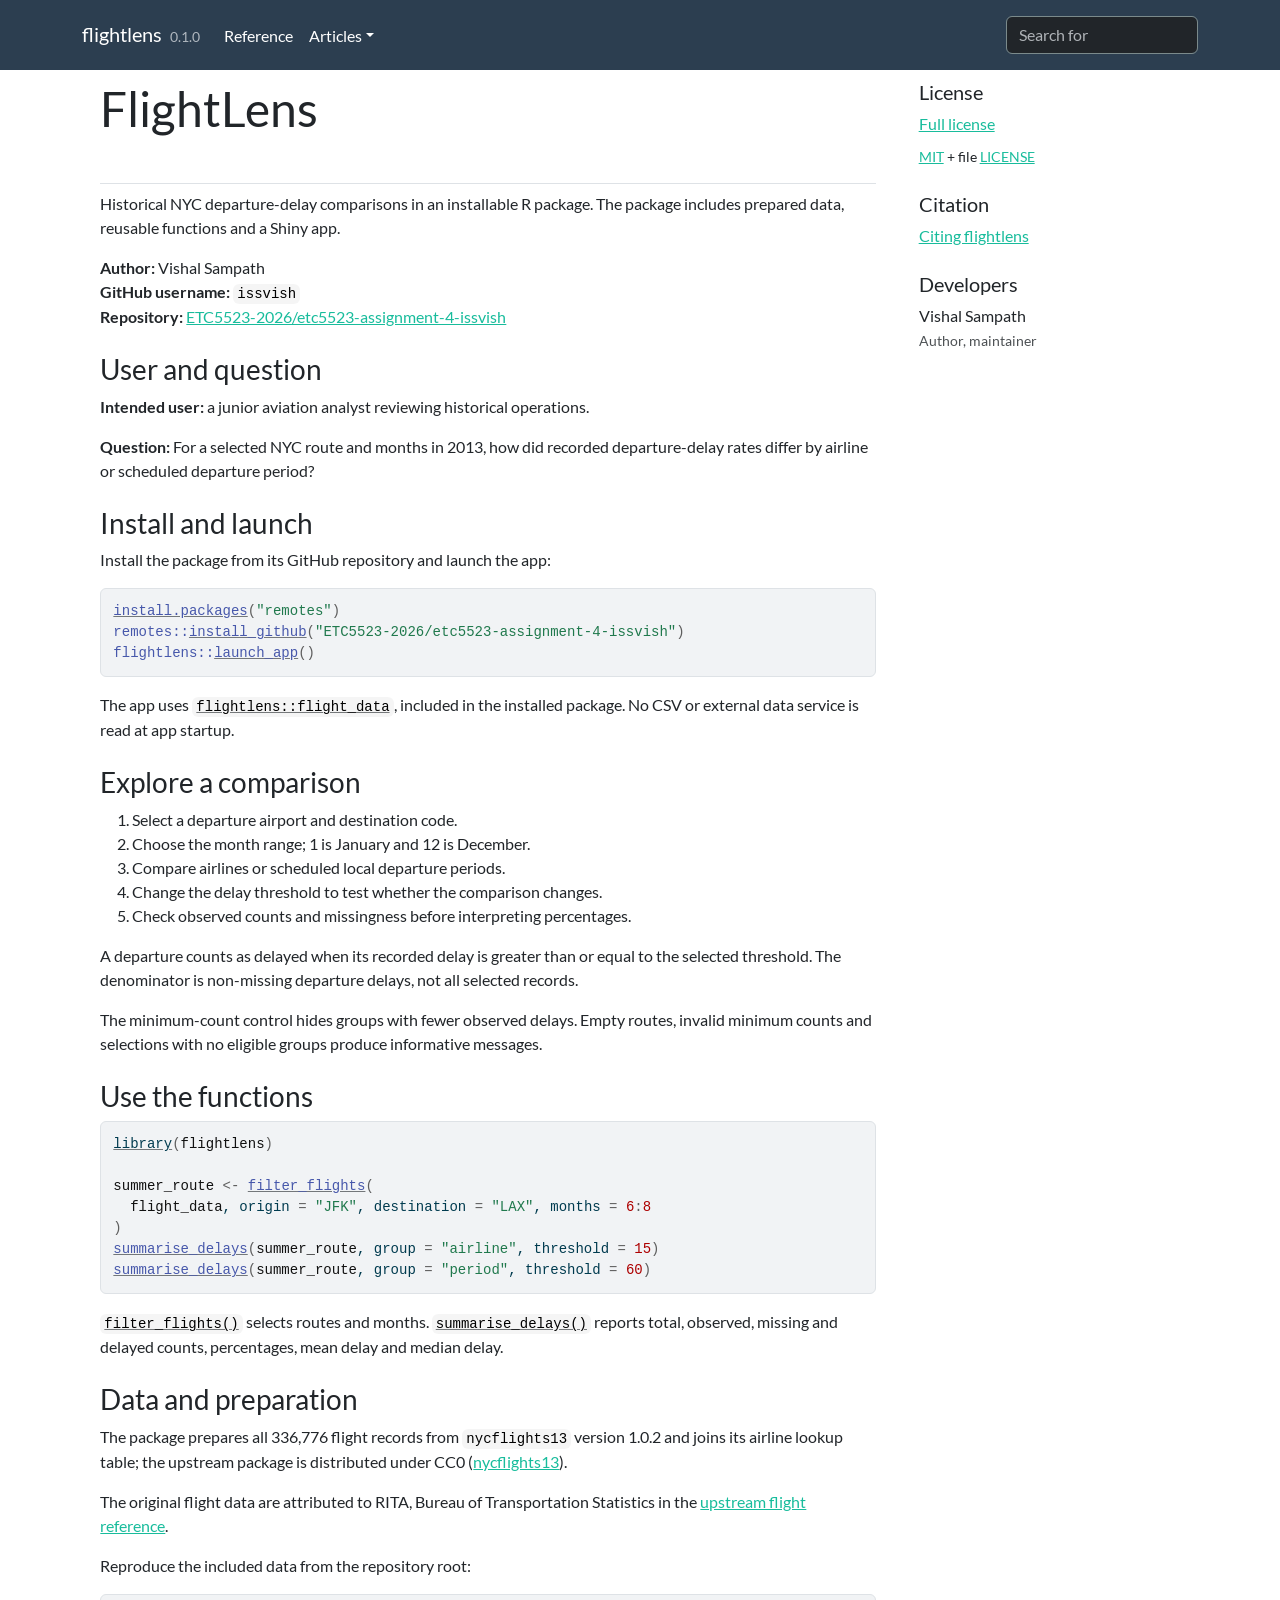
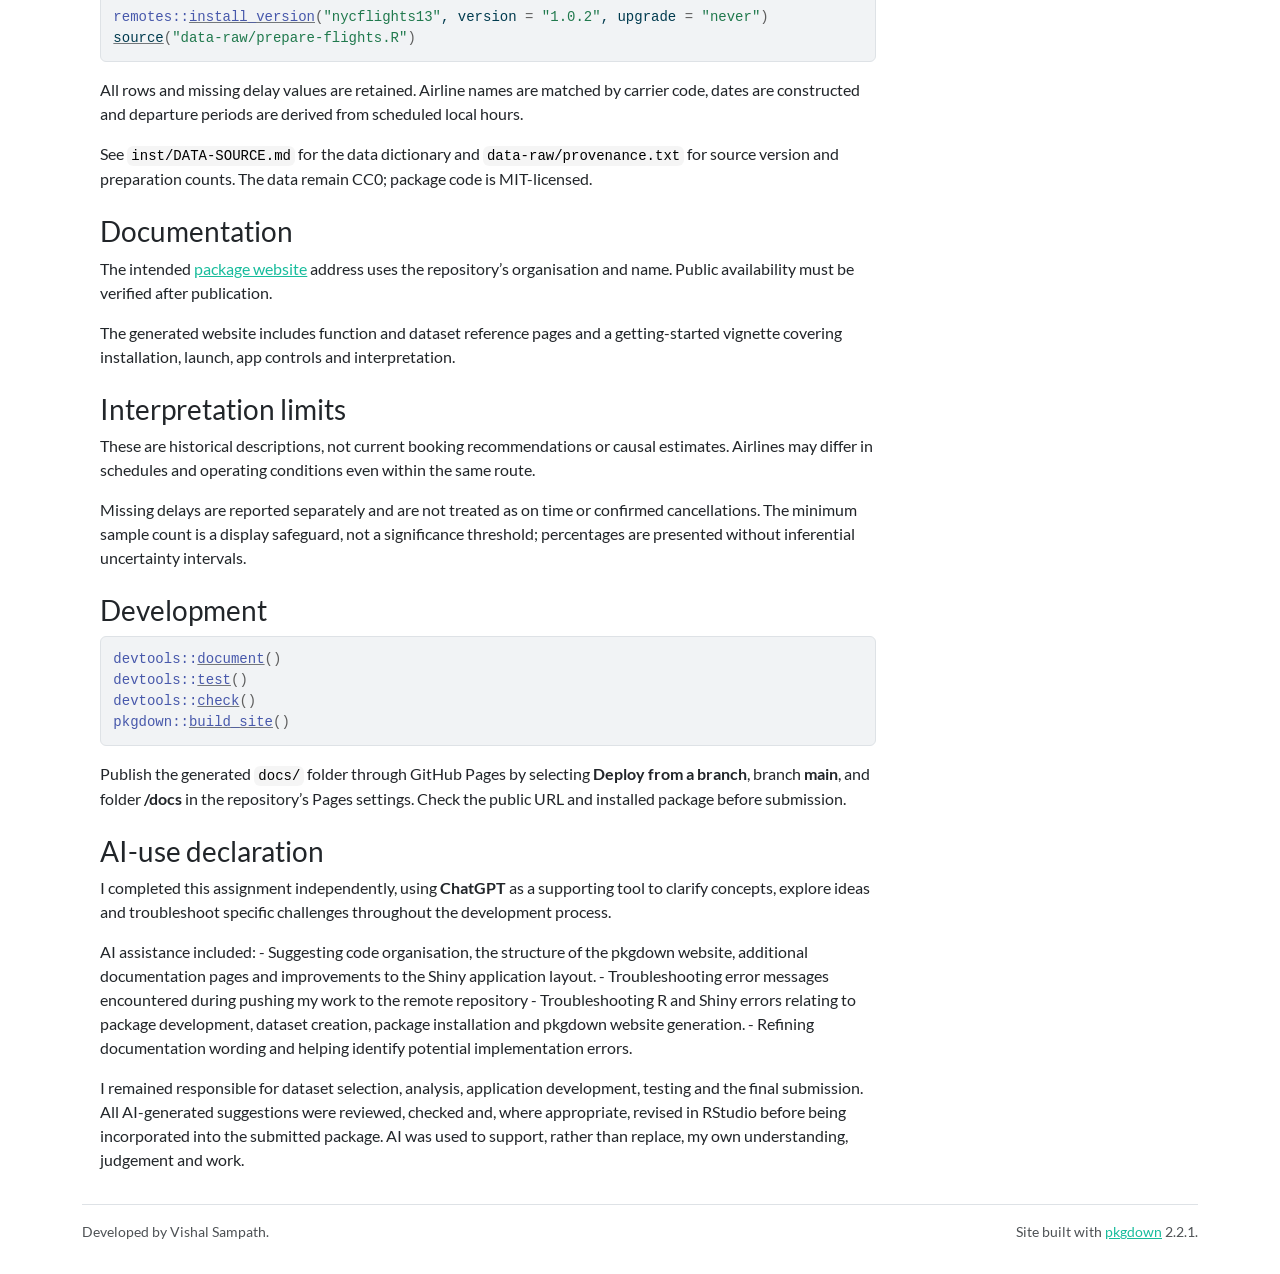
==== commit bec15bbf: "Verify public documentation and installation from GitHub" ====
--- a/docs/index.html
+++ b/docs/index.html
@@ -134,10 +134,6 @@
 <div class="section level2">
 <h2 id="ai-use-declaration">AI-use declaration<a class="anchor" aria-label="anchor" href="#ai-use-declaration"></a>
 </h2>
-</div>
-<div class="section level2">
-<h2 id="ai-use-declaration-1">AI-use declaration<a class="anchor" aria-label="anchor" href="#ai-use-declaration-1"></a>
-</h2>
 <p>I completed this assignment independently, using <strong>ChatGPT</strong> as a supporting tool to clarify concepts, explore ideas and troubleshoot specific challenges throughout the development process.</p>
 <p>AI assistance included: - Suggesting code organisation, the structure of the pkgdown website, additional documentation pages and improvements to the Shiny application layout. - Troubleshooting error messages encountered during pushing my work to the remote repository - Troubleshooting R and Shiny errors relating to package development, dataset creation, package installation and pkgdown website generation. - Refining documentation wording and helping identify potential implementation errors.</p>
 <p>I remained responsible for dataset selection, analysis, application development, testing and the final submission. All AI-generated suggestions were reviewed, checked and, where appropriate, revised in RStudio before being incorporated into the submitted package. AI was used to support, rather than replace, my own understanding, judgement and work.</p>
